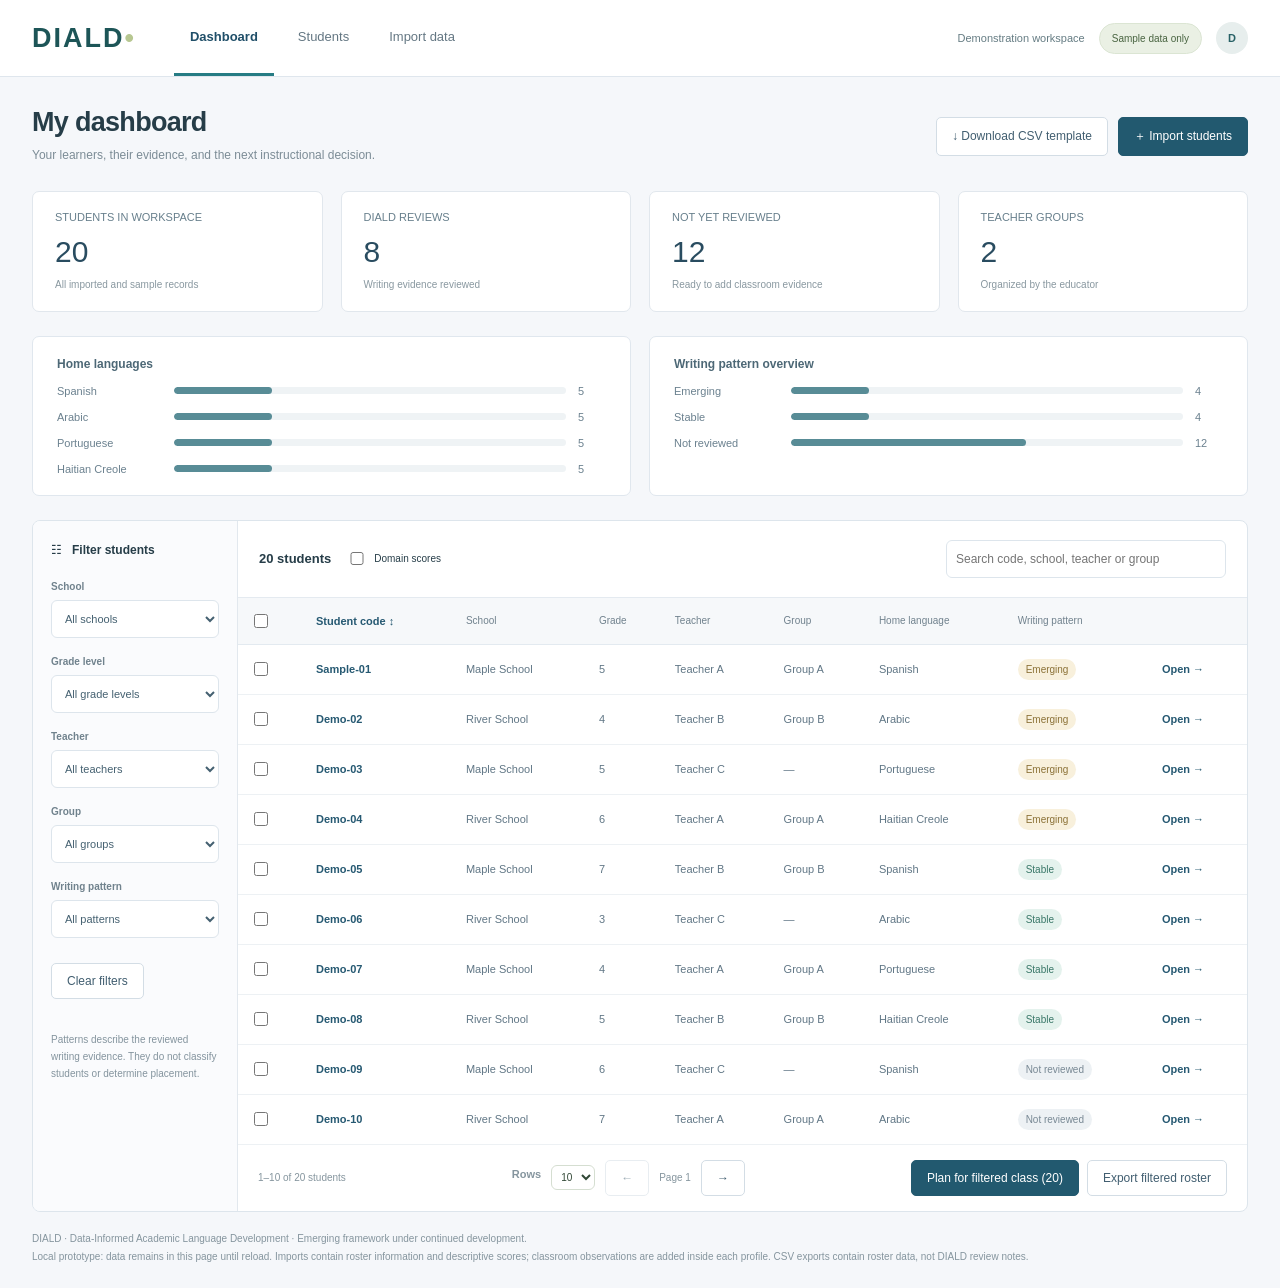
==== classroom.html @ e72fdb3c "Add files via upload" ====
<!doctype html>
<html lang="en"><head><meta charset="utf-8"><meta name="viewport" content="width=device-width, initial-scale=1"><title>DIALD · Student workspace</title><link rel="stylesheet" href="style.css"><link rel="stylesheet" href="roster.css"><link rel="stylesheet" href="workspace.css"></head>
<body><div id="roster-view" class="roster"></div><div id="learner-view" class="detail-shell" hidden><div class="r-header"><div class="r-brand">DIALD<span>•</span></div><div class="r-nav" aria-label="Student workspace navigation"><button id="detail-dashboard">Dashboard</button><button id="detail-students" class="selected">Students</button><button id="detail-import">Import data</button></div><div class="r-account"><span>Demonstration workspace</span><span class="pill">Sample data only</span><span class="avatar">D</span></div></div><div class="r-page"><div class="student-breadcrumb"><button id="reset" class="r-btn">← Back to students</button><div class="page-controls"><span id="student-position"></span><button id="previous-student" class="r-btn" aria-label="Previous student">↑</button><button id="next-student" class="r-btn" aria-label="Next student">↓</button></div></div><section class="student-hero" id="student-summary"></section><nav class="student-tabs" aria-label="DIALD stages"><button data-stage="0" class="active"><span>01</span> Profile</button><button data-stage="1"><span>02</span> Pattern Indicator</button><button data-stage="2"><span>03</span> Instructional Focus</button><button data-stage="3"><span>04</span> Response</button><button data-stage="4"><span>05</span> Adaptation</button></nav><div id="stage-content"></div><div class="detail-footer">The technology supports DIALD; the technology is not DIALD.<br>Emerging framework · Session-only demonstration data · Response and Adaptation are next development phases.</div></div><span id="student-label" hidden></span><span id="grade-label" hidden></span></div><div id="group-view" class="roster" hidden></div><dialog id="import-dialog" aria-label="Import students"></dialog><script src="engine.js"></script><script src="app.js"></script><script src="roster-data.js"></script><script src="roster.js"></script><script src="group-engine.js"></script><script src="workspace.js"></script></body></html>
---- style.css ----
:root{font-family:Arial,Helvetica,sans-serif;color:#203d3c;background:#f7f8f4;font-synthesis:none}*{box-sizing:border-box}body{margin:0}button,input,select{font:inherit}button{cursor:pointer}aside{position:fixed;inset:0 auto 0 0;width:246px;background:#123e3c;color:#dfece6;padding:40px 26px;display:flex;flex-direction:column}.brand{font-size:35px;letter-spacing:3px;font-weight:800;color:white;text-decoration:none}.brand-dot{color:#b9d5a3;font-size:15px;margin-left:5px}.brand-caption{font-size:11px;line-height:1.7;color:#aac6bf;margin-bottom:56px}.side-label{font-size:9px;letter-spacing:1.5px;color:#9bbbb3;margin-bottom:18px}nav button{border:0;background:transparent;color:#c3d6cf;width:100%;text-align:left;padding:16px 10px;border-radius:8px;margin:3px 0;font-size:13px}nav button span{margin-right:11px;color:#94b3a9;font-size:11px}nav button.active{background:#2a5550;color:white}nav small{display:block;margin:7px 0 0 27px;color:#a4bdb6;font-size:10px}.loop{font-size:11px;color:#b6cdb6;margin:25px 8px}.side-bottom{margin-top:auto;border-top:1px solid #40625b;padding-top:26px;line-height:1.5}.side-bottom b{font-size:17px;font-weight:400}.side-bottom p{font-size:10px;color:#a3c0b6;margin-top:20px}main{margin-left:246px}header{height:83px;border-bottom:1px solid #e1e6df;display:flex;align-items:center;justify-content:space-between;padding:0 48px;font-size:11px;color:#6d7b72}.slash{margin:0 12px;color:#b0b8b0}.pill{background:#eaf0e4;border:1px solid #dbe5d3;padding:9px 12px;border-radius:30px;color:#496441;font-size:10px}.content{max-width:1180px;padding:45px 48px 28px;margin:auto}.eyebrow{font-size:10px;letter-spacing:2px;color:#738566;font-weight:bold}h1{font-family:Georgia,serif;font-size:48px;letter-spacing:-1.7px;line-height:1.12;font-weight:400;margin:17px 0}.intro{color:#748176;font-size:14px;line-height:1.7}.workspace-bar{margin:30px 0 20px;padding:16px 0;border-top:1px solid #dce3d8;border-bottom:1px solid #dce3d8;display:flex;justify-content:space-between;align-items:center}.workspace-bar b{font-size:13px}.workspace-bar span{margin-left:15px;font-size:11px;color:#798174}.text-button{background:none;border:0;color:#46644e;font-size:12px}.grid{display:grid;grid-template-columns:minmax(0,1.55fr) minmax(240px,1fr);gap:20px}.card{background:#fff;border:1px solid #e0e5dc;border-radius:12px;padding:25px;margin-bottom:18px}.card.tinted{background:#eef2e7}.step{font-size:10px;letter-spacing:1.5px;color:#7c8b6d;margin-bottom:12px}h2{font-family:Georgia,serif;font-weight:400;font-size:25px;margin:0 0 12px}h3{font-size:14px;margin:0 0 10px}p,li{font-size:13px;line-height:1.7;color:#647365}label{display:block;font-size:11px;font-weight:600;margin-bottom:7px}input,select{width:100%;padding:11px 9px;border:1px solid #d5ded1;border-radius:6px;color:#314836;background:white;font-size:12px}input:focus,select:focus,button:focus-visible{outline:3px solid #acc78f;outline-offset:2px}.fields{display:grid;grid-template-columns:1fr 1fr;gap:14px;margin:20px 0}.observation{padding:16px 0;border-top:1px solid #e6eae2}.observation .fields{grid-template-columns:1fr 1.1fr 1fr;gap:8px;margin:10px 0}.observation b{font-size:11px}.helper{font-size:11px;color:#839078;line-height:1.6}.primary{background:#214e42;color:white;border:0;padding:13px 20px;border-radius:6px;font-size:12px}.actions{display:flex;gap:12px;align-items:center;margin-top:20px}.tag{display:inline-block;padding:8px 14px;border-radius:30px;background:#eee8d4;color:#746028;font-size:12px;margin-bottom:16px}.evidence{white-space:pre-line;font-size:13px;line-height:1.85;color:#536852}.practice{border-left:3px solid #c4d0ac;padding-left:17px;margin:24px 0}.check{display:flex;gap:10px;align-items:flex-start;font-weight:400;line-height:1.6;margin:18px 0}.check input{width:auto;margin-top:3px}.error{color:#a13927;font-size:12px}.next-phase{padding:40px;min-height:240px}details{margin-top:20px;border-top:1px solid #e0e7d8;padding-top:15px}summary{cursor:pointer;font-size:12px}footer{margin-top:25px;color:#5c715c;font-size:11px;line-height:1.9}footer span{color:#899283;font-size:10px}.empty{background:#f0f3e9;padding:20px;border-radius:8px}@media(max-width:1050px){aside{width:210px;padding:28px 18px}main{margin-left:210px}.content{padding:30px 25px}.grid{grid-template-columns:1fr}header{padding:0 25px}}@media(max-width:650px){aside{position:relative;width:auto;padding:20px}.brand-caption,.side-label,.side-bottom,.loop{display:none}nav{display:flex;overflow:auto;margin-top:15px}nav button{min-width:132px}nav small{display:none}main{margin:0}header{padding:0 20px;height:60px}header>span:first-child{display:none}.content{padding:25px 18px}h1{font-size:39px}.observation .fields{grid-template-columns:1fr}.workspace-bar span{display:block;margin:8px 0 0}.card{padding:20px}}@media print{aside,header,.actions,#reset{display:none}main{margin:0}.content{padding:0}.card{break-inside:avoid}}
---- roster.css ----
[hidden]{display:none!important}.roster{color:#263d48;background:#f5f7fa;min-height:100vh;font-family:Arial,Helvetica,sans-serif}.roster button,.roster input,.roster select,dialog button,dialog input,dialog select{font-family:inherit}.r-header{height:77px;display:flex;align-items:center;gap:38px;background:#fff;border-bottom:1px solid #dfe6ed;padding:0 32px;position:sticky;top:0;z-index:5}.r-brand{font-size:27px;font-weight:800;letter-spacing:2px;color:#1d5557}.r-brand span{color:#b7c791}.r-nav{display:flex;gap:8px;height:100%;align-items:center}.r-nav button{border:0;background:transparent;height:100%;padding:0 16px;color:#647783;font-size:13px;border-bottom:3px solid transparent}.r-nav button.selected{color:#204f69;border-bottom-color:#277c84;font-weight:bold}.r-account{margin-left:auto;display:flex;align-items:center;gap:14px;font-size:11px;color:#657c83}.avatar{display:inline-grid;place-items:center;border-radius:50%;width:32px;height:32px;background:#e7eeed;color:#286166;font-size:11px;font-weight:bold}.r-page{padding:30px 32px 22px;max-width:1650px;margin:auto}.r-title{display:flex;align-items:center;justify-content:space-between;gap:18px;margin-bottom:25px}.r-title h1{font-family:inherit;font-size:27px;font-weight:600;letter-spacing:-.7px;margin:0 0 8px}.r-title p{margin:0;font-size:12px;color:#7c8c96}.r-actions{display:flex;gap:10px;flex-wrap:wrap}.r-btn{background:#fff;border:1px solid #d3dde5;color:#415e70;padding:10px 15px;border-radius:5px;font-size:12px;cursor:pointer}.r-btn.strong{background:#22596f;border-color:#22596f;color:white}.r-btn:disabled{opacity:.5;cursor:not-allowed}.r-metrics{display:grid;grid-template-columns:repeat(4,1fr);gap:18px;margin-bottom:24px}.r-metric{background:#fff;border:1px solid #e1e7ed;border-radius:7px;padding:19px 22px}.r-metric .metric-label{font-size:11px;color:#677f8c}.r-metric strong{display:block;font-size:30px;font-weight:500;margin:12px 0 5px;color:#294c60}.r-metric small{font-size:10px;color:#8998a0}.r-panel{display:grid;grid-template-columns:205px minmax(0,1fr);background:white;border:1px solid #dde5ec;border-radius:8px;overflow:hidden}.r-filters{background:#fafbfd;border-right:1px solid #e2e8ee;padding:22px 18px}.r-filters h3{font-size:12px;margin-bottom:24px}.r-filters label{font-size:10px;color:#70828d;margin:18px 0 8px}.r-filters select{font-size:11px;border-color:#dde5ec;color:#456171}.r-filters button{margin-top:25px}.r-filters p{font-size:10px;line-height:1.7;margin-top:32px;color:#84949e}.r-table-top{padding:19px 21px;border-bottom:1px solid #e4eaf0;display:flex;align-items:center;gap:15px;flex-wrap:wrap}.r-table-top strong{font-size:13px;white-space:nowrap}.r-search{margin-left:auto;max-width:280px;min-width:180px;border-color:#dde5ec}.r-scroll{overflow:auto;min-height:380px}.r-table{border-collapse:collapse;width:100%;font-size:11px;white-space:nowrap}.r-table th{background:#f6f8fa;font-weight:500;color:#71828e;font-size:10px;text-align:left;padding:13px 12px;border-bottom:1px solid #e3eaf0}.r-table td{padding:14px 12px;border-bottom:1px solid #edf1f4;color:#617786}.r-table tr:hover td{background:#f7fbfb}.r-table input[type=checkbox]{width:14px;height:14px;accent-color:#287384}.student-link{border:0;background:none;font-weight:600;color:#265972;font-size:11px;padding:0}.r-status{display:inline-block;padding:5px 8px;border-radius:20px;font-size:10px;background:#edf1f4;color:#788894}.r-status.emerging{background:#f8f0dc;color:#8b7137}.r-status.stable{background:#e4f2ed;color:#397768}.r-status.mixed{background:#eaeaf8;color:#6b658d}.r-table-foot{padding:15px 20px;display:flex;align-items:center;justify-content:space-between;font-size:10px;color:#85959e;gap:15px}.r-note{font-size:10px;color:#85959e;margin-top:18px;line-height:1.8}.r-bulk{padding:12px 20px;background:#eaf3f5;display:flex;align-items:center;gap:12px;font-size:11px}.r-bulk input{width:180px;padding:8px}.r-insights{display:grid;grid-template-columns:1fr 1fr;gap:18px;margin-bottom:24px}.r-insight{background:white;border:1px solid #e0e7ee;border-radius:7px;padding:20px 24px}.r-insight h3{font-size:12px;color:#4d6876}.bar-row{display:grid;grid-template-columns:105px 1fr 28px;align-items:center;gap:12px;margin-top:14px;font-size:11px;color:#6b818f}.bar-track{height:7px;background:#eff3f5;border-radius:5px;overflow:hidden}.bar-fill{height:100%;background:#588c96;border-radius:5px}.r-toast{border:1px solid #b8d7cf;background:#edf7f3;padding:12px 18px;color:#356858;font-size:12px;margin-bottom:18px;border-radius:5px}.r-check-label{display:flex;align-items:center;gap:7px;margin:0;font-size:10px;font-weight:400;white-space:nowrap}.r-check-label input{width:14px}.r-footer-actions{display:flex;gap:8px}.r-pager{display:flex;align-items:center;gap:10px}.r-pager select{width:auto;padding:5px;font-size:10px}dialog{border:1px solid #dbe4e9;border-radius:10px;padding:0;width:min(920px,94vw);max-height:90vh;color:#304d5a;box-shadow:0 20px 90px #12334b33}dialog::backdrop{background:#122e4266}.d-head{display:flex;justify-content:space-between;align-items:flex-start;padding:24px 28px;border-bottom:1px solid #e2e9ed}.d-head h2{font-family:inherit;font-size:21px;font-weight:600;margin-bottom:7px}.d-head p{font-size:12px;margin:0}.d-body{padding:22px 28px}.d-body .r-note{margin-top:8px}.d-step{font-size:10px;letter-spacing:1.2px;color:#628090;margin-bottom:18px}.d-file{padding:22px;border:1px dashed #a9c1ce;border-radius:7px;background:#f6fafb;margin:18px 0}.d-file input{border:0;padding:10px 0;background:transparent}.d-footer{padding:18px 28px;border-top:1px solid #e1e8ed;display:flex;justify-content:flex-end;gap:10px}.mapping-grid{display:grid;grid-template-columns:repeat(3,1fr);gap:12px;margin:20px 0}.mapping-grid label{font-size:10px;color:#6e8592}.mapping-grid select{font-size:11px}.import-errors{max-height:160px;overflow:auto;background:#fff4ef;border:1px solid #f0d7c7;padding:12px;color:#8d543d;font-size:11px}.import-errors p{color:inherit;font-size:11px}.import-summary{padding:12px;background:#eef6f3;border-radius:5px;font-size:12px;color:#38705d}.r-empty{padding:65px 20px;text-align:center;color:#758995}.r-empty p{font-size:12px}.r-detail-scores{display:grid;grid-template-columns:repeat(4,1fr);gap:8px;margin:15px 0}.r-detail-scores div{background:#f3f6f1;border-radius:6px;padding:12px 5px;text-align:center}.r-detail-scores b{display:block;font-size:20px}.r-detail-scores small{font-size:9px;color:#7b8c74}#learner-view .content>h1{font-size:33px}#learner-view .content>.intro{display:none}@media(max-width:1000px){.r-header{gap:15px;padding:0 18px}.r-page{padding:22px 18px}.r-account>span:first-child{display:none}.r-panel{grid-template-columns:170px minmax(0,1fr)}.r-metrics{gap:10px}.r-metric{padding:15px}}@media(max-width:700px){.r-header{height:auto;min-height:68px;flex-wrap:wrap;gap:10px}.r-nav button{padding:20px 10px}.r-account{display:none}.r-title{align-items:flex-start;flex-direction:column}.r-metrics{grid-template-columns:1fr 1fr}.r-insights{grid-template-columns:1fr}.r-panel{display:block}.r-filters{display:grid;grid-template-columns:1fr 1fr;gap:10px;border-right:0;border-bottom:1px solid #e1e8ed}.r-filters h3,.r-filters p{display:none}.r-filters label{margin:0 0 5px}.r-filters button{margin:0}.r-table-top{padding:15px}.r-search{max-width:none;width:100%;margin:0}.mapping-grid{grid-template-columns:1fr 1fr}.r-bulk{flex-wrap:wrap}.r-table-foot{flex-wrap:wrap}.r-page{padding:20px 12px}}
---- workspace.css ----
.detail-shell{min-height:100vh;background:#f5f7fa;color:#304e60}.detail-shell .r-header{position:sticky}.detail-shell .r-page{max-width:1650px}.student-breadcrumb{display:flex;align-items:center;justify-content:space-between;margin-bottom:22px}.student-breadcrumb .r-btn{font-size:11px}.student-hero{background:#fff;border:1px solid #dfe6ed;border-radius:8px 8px 0 0;padding:26px 28px 24px}.student-name-row{display:flex;align-items:center;gap:15px;margin-bottom:23px}.student-name-row .avatar{width:49px;height:49px;font-size:17px}.student-name-row h1{font-family:inherit;font-size:26px;letter-spacing:-.5px;font-weight:600;margin:0 0 6px}.student-name-row p{margin:0;font-size:12px;color:#7e909a}.student-name-row .r-status{margin-left:auto}.student-summary-grid{display:grid;grid-template-columns:1fr 1fr;gap:32px;border-top:1px solid #edf1f4;padding-top:22px}.student-facts{display:grid;grid-template-columns:1fr 1fr;gap:18px}.student-facts span{display:block;font-size:10px;color:#83939d;margin-bottom:6px}.student-facts b{font-size:12px;font-weight:500;color:#496679}.assessment-caption{font-size:11px;color:#6b8593}.student-score-strip{display:flex;gap:12px;margin-top:12px}.student-score-strip>div{flex:1;background:#f4f7fa;padding:12px;text-align:center;border-radius:5px}.student-score-strip strong{display:block;font-size:22px;font-weight:500}.student-score-strip small{font-size:10px;color:#768e9b}.student-tabs{display:flex;overflow-x:auto;background:#fff;border:1px solid #dfe6ed;border-top:0;border-radius:0 0 6px 6px;margin-bottom:23px;padding:0 20px}.student-tabs button{min-width:130px;width:auto;margin:0;border-radius:0;border:0;border-bottom:3px solid transparent;background:none;color:#728795;padding:17px 15px;font-size:12px}.student-tabs button.active{color:#245b72;border-bottom-color:#357e88;background:#f4f8fa}.student-tabs button span{font-size:10px;margin-right:7px;color:#8b9aa3}.student-tabs small{display:none}.detail-shell .card{border-radius:7px;border-color:#dfe6ed}.detail-shell h2{font-family:inherit;font-size:20px;font-weight:500;color:#36576a}.detail-shell h3{color:#486a7a}.detail-shell p{color:#758995;font-size:12px}.detail-shell .step{color:#77929f}.detail-shell .primary{background:#22596f}.detail-shell .card.tinted{background:#eef5f6}.detail-shell .grid{grid-template-columns:minmax(0,1.45fr) minmax(270px,1fr)}.detail-shell .helper{font-size:11px}.overview-grid{display:grid;grid-template-columns:1fr 1fr;gap:20px}.overview-line{display:flex;justify-content:space-between;gap:20px;padding:14px 0;border-bottom:1px solid #edf1f4;font-size:12px;color:#718896}.overview-line b{font-weight:500;color:#36576a}.profile-action{display:flex;align-items:center;gap:14px;margin-top:20px}.lesson-title{font-family:inherit;font-size:26px;font-weight:600;color:#304f61;letter-spacing:-.5px}.group-summary{background:#fff;border:1px solid #dfe6ed;border-radius:7px;padding:23px;margin-bottom:20px}.group-summary h2{font-family:inherit;font-size:23px;margin:12px 0;color:#335468}.coverage{display:flex;gap:20px;margin-top:18px;font-size:11px;color:#65808e}.coverage strong{color:#315c70;font-size:17px;margin-right:5px}.lesson-grid{display:grid;grid-template-columns:minmax(0,1.2fr) minmax(300px,1fr);gap:20px}.lesson-card{padding:23px;border:1px solid #dfe6ed;background:white;border-radius:7px;margin-bottom:18px}.lesson-card h2{font-family:inherit;font-size:18px;font-weight:600;color:#395d70}.lesson-card h3{font-size:12px}.lesson-step{display:flex;gap:14px;margin-top:23px}.lesson-step .step-number{flex:0 0 26px;height:26px;display:grid;place-items:center;border-radius:50%;background:#eaf2f4;color:#477d8d;font-size:11px}.lesson-step p{font-size:12px;margin:6px 0}.member-chips{display:flex;flex-wrap:wrap;gap:6px;margin:12px 0}.member-chips span{background:#eef3f6;color:#627f8d;padding:5px 8px;font-size:10px;border-radius:4px}.adjustment{margin-top:20px;padding-top:20px;border-top:1px solid #e4ebef}.adjustment p{font-size:12px}.group-form{display:grid;grid-template-columns:1fr 1fr;gap:16px;margin:18px 0}.group-form .full{grid-column:1/-1}.group-form label{font-size:11px;color:#6c8592}.group-form input,.group-form textarea{font:inherit;font-size:12px;color:#466b7c;border:1px solid #d9e3e9;border-radius:5px;padding:10px;width:100%;background:white}.group-form textarea{resize:vertical;min-height:66px}.group-table table{white-space:normal}.group-table td{font-size:11px;vertical-align:top}.group-table th:first-child{min-width:110px}.group-scope-note{font-size:11px!important;color:#75909e!important}.detail-footer{font-size:10px;color:#899aa4;line-height:1.8;margin:22px 0}.page-controls{display:flex;align-items:center;gap:8px;font-size:11px;color:#79909d}@media(max-width:900px){.detail-shell .grid,.overview-grid,.lesson-grid{grid-template-columns:1fr}.student-summary-grid{gap:18px}.student-score-strip{gap:5px}.student-score-strip>div{padding:10px 5px}}@media(max-width:600px){.student-summary-grid{grid-template-columns:1fr}.student-hero{padding:20px}.student-tabs{padding:0}.student-tabs button{min-width:118px;font-size:11px}.student-name-row .r-status{display:none}.student-facts{gap:15px}.coverage{flex-wrap:wrap}.group-form{grid-template-columns:1fr}.student-breadcrumb{gap:10px}.student-breadcrumb .r-btn{padding:8px}.page-controls{font-size:10px}}
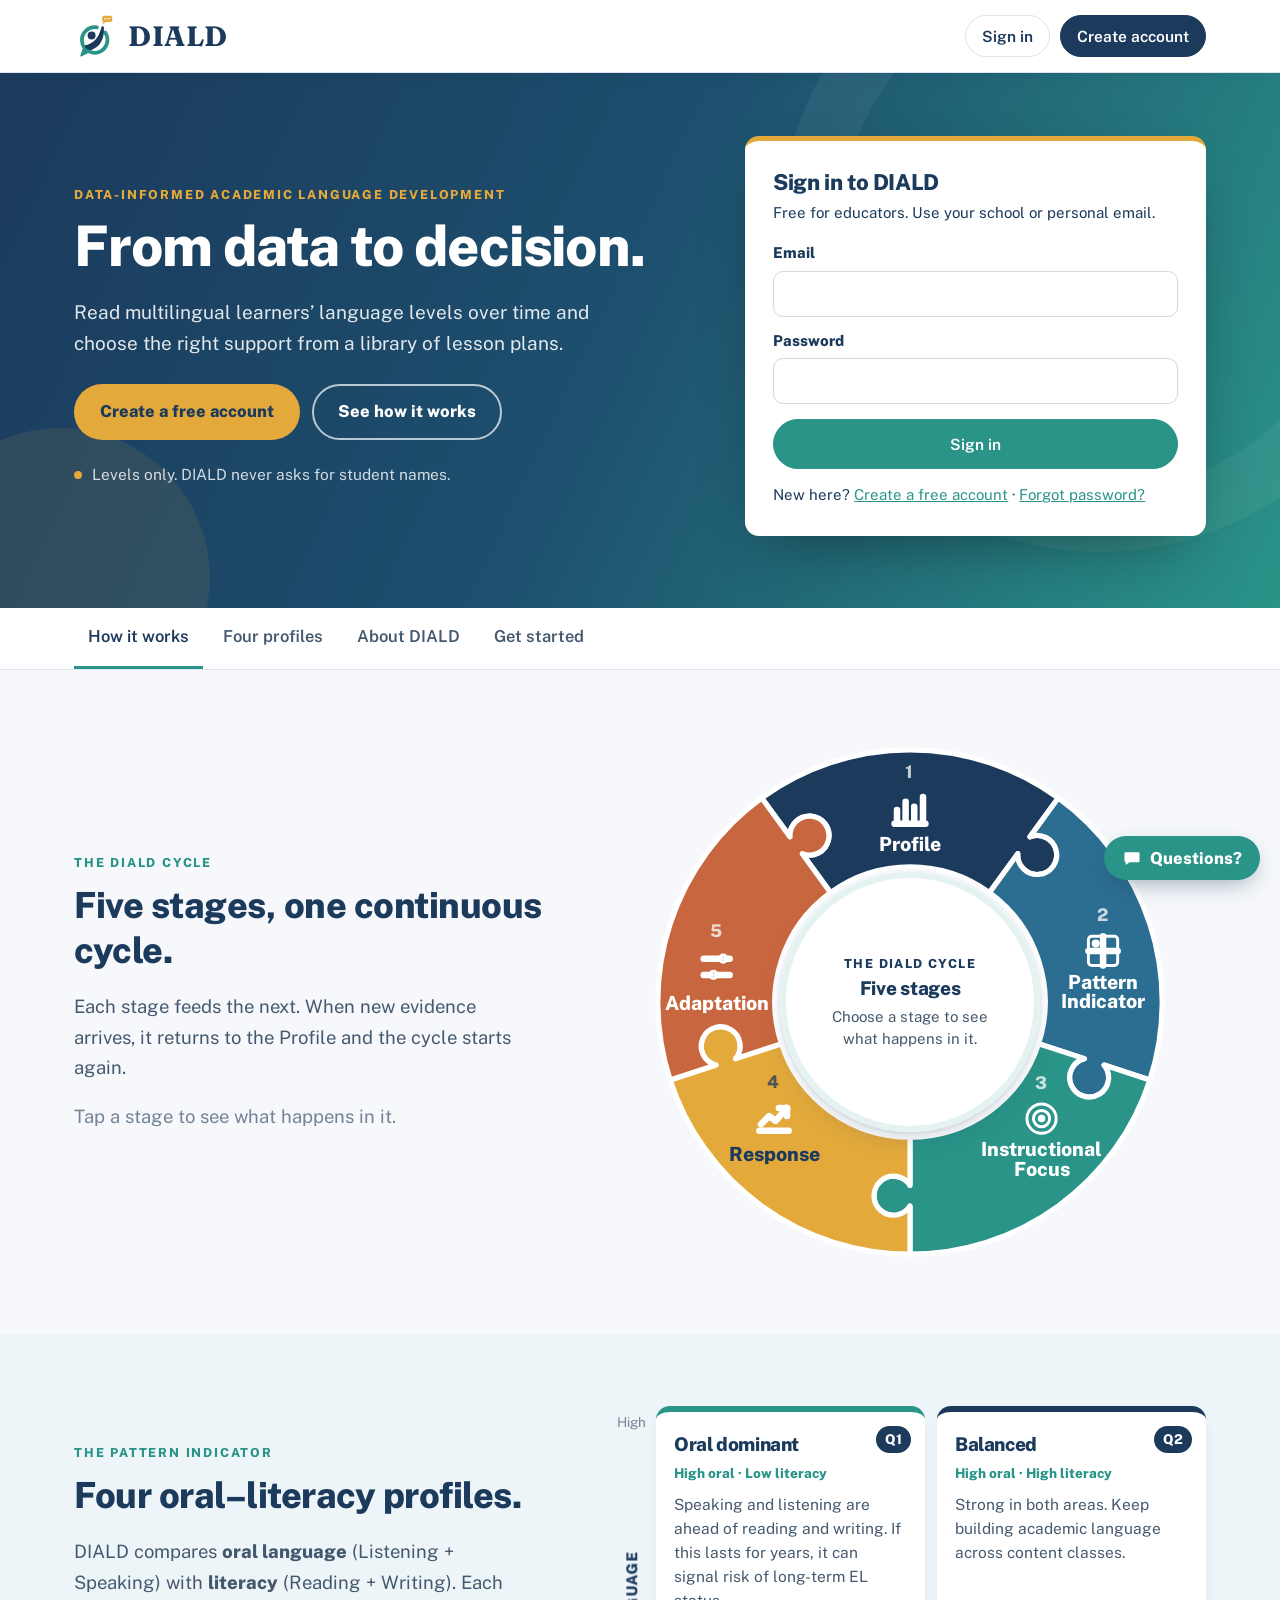
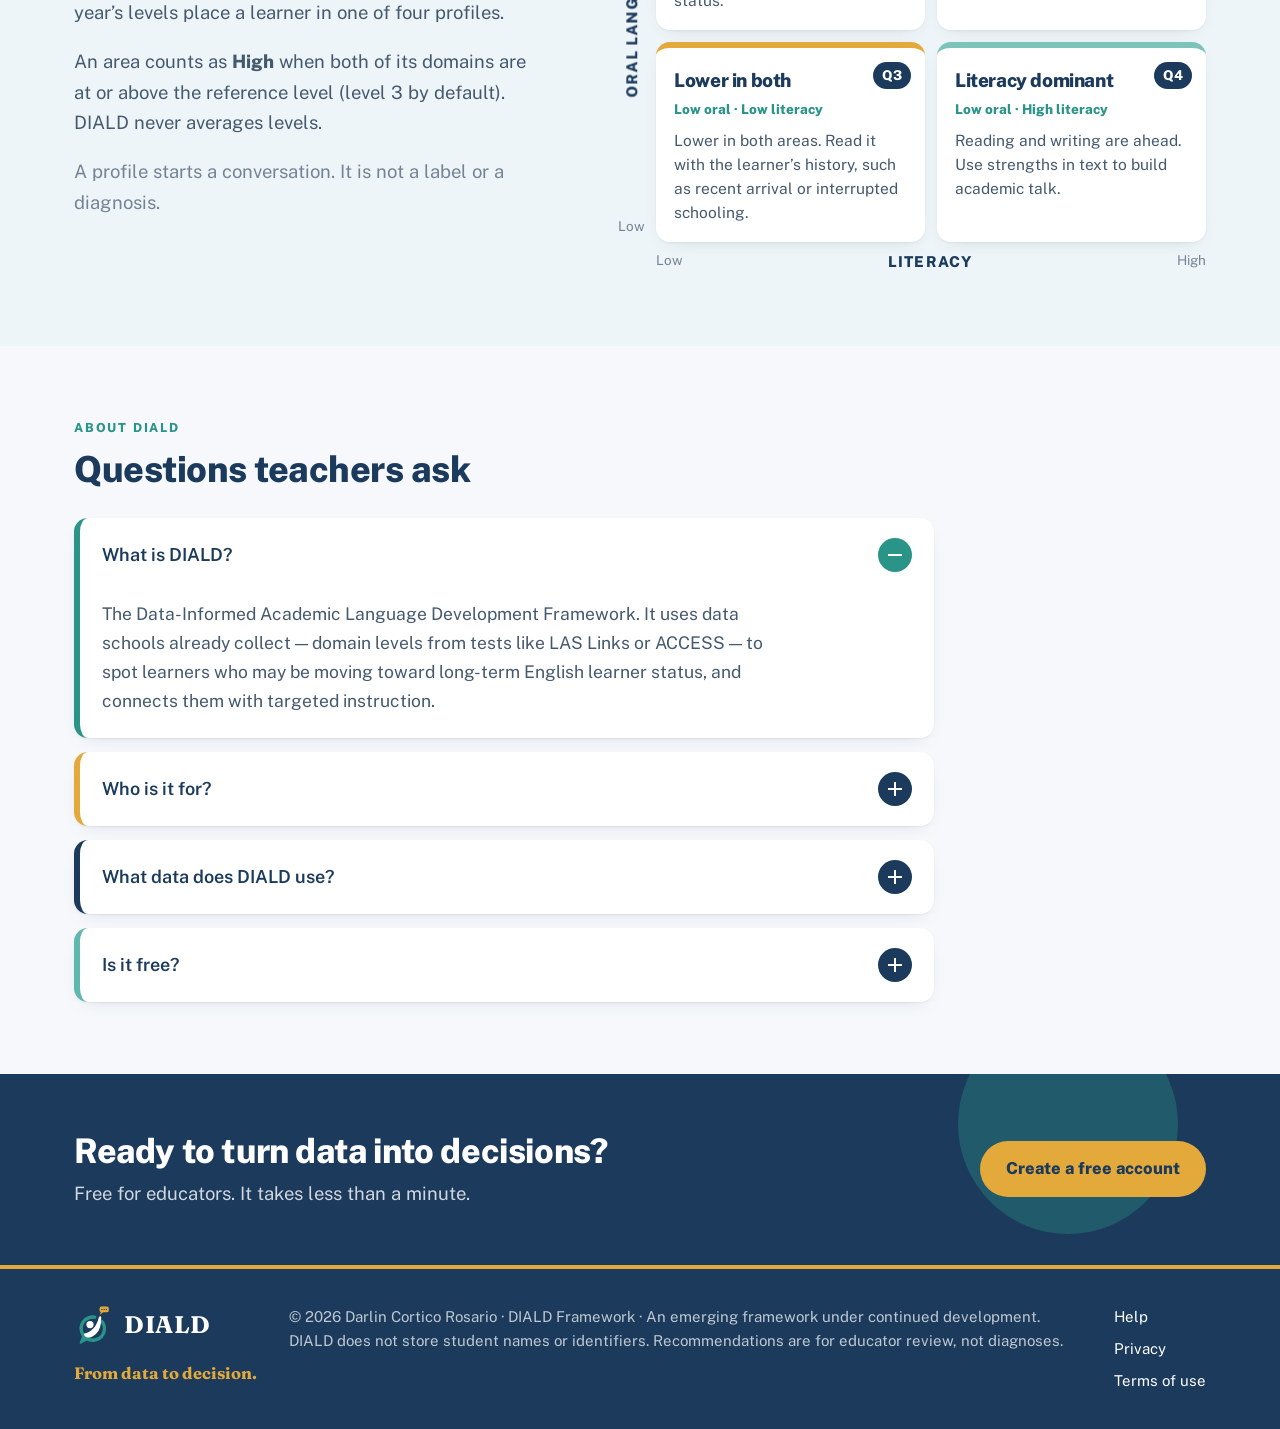
==== commit 4af6f9d1: "Add files via upload" ====
--- a/classroom.html
+++ b/classroom.html
@@ -1,3 +1,15 @@
 <!doctype html>
-<html lang="en"><head><meta charset="utf-8"><meta name="viewport" content="width=device-width, initial-scale=1"><title>DIALD · Student workspace</title><link rel="stylesheet" href="style.css"><link rel="stylesheet" href="roster.css"><link rel="stylesheet" href="workspace.css"></head>
-<body><div id="roster-view" class="roster"></div><div id="learner-view" class="detail-shell" hidden><div class="r-header"><div class="r-brand">DIALD<span>•</span></div><div class="r-nav" aria-label="Student workspace navigation"><button id="detail-dashboard">Dashboard</button><button id="detail-students" class="selected">Students</button><button id="detail-import">Import data</button></div><div class="r-account"><span>Demonstration workspace</span><span class="pill">Sample data only</span><span class="avatar">D</span></div></div><div class="r-page"><div class="student-breadcrumb"><button id="reset" class="r-btn">← Back to students</button><div class="page-controls"><span id="student-position"></span><button id="previous-student" class="r-btn" aria-label="Previous student">↑</button><button id="next-student" class="r-btn" aria-label="Next student">↓</button></div></div><section class="student-hero" id="student-summary"></section><nav class="student-tabs" aria-label="DIALD stages"><button data-stage="0" class="active"><span>01</span> Profile</button><button data-stage="1"><span>02</span> Pattern Indicator</button><button data-stage="2"><span>03</span> Instructional Focus</button><button data-stage="3"><span>04</span> Response</button><button data-stage="4"><span>05</span> Adaptation</button></nav><div id="stage-content"></div><div class="detail-footer">The technology supports DIALD; the technology is not DIALD.<br>Emerging framework · Session-only demonstration data · Response and Adaptation are next development phases.</div></div><span id="student-label" hidden></span><span id="grade-label" hidden></span></div><div id="group-view" class="roster" hidden></div><dialog id="import-dialog" aria-label="Import students"></dialog><script src="engine.js"></script><script src="app.js"></script><script src="roster-data.js"></script><script src="roster.js"></script><script src="group-engine.js"></script><script src="workspace.js"></script></body></html>
+<html lang="en">
+<head>
+<meta charset="utf-8">
+<meta name="viewport" content="width=device-width, initial-scale=1">
+<meta name="robots" content="noindex, nofollow">
+<title>DIALD Framework</title>
+<link rel="canonical" href="https://dialdframework.org/">
+<meta http-equiv="refresh" content="0; url=/">
+<script>location.replace('/');</script>
+</head>
+<body style="font-family:Arial,sans-serif;background:#fff;color:#1B3A5C;padding:24px">
+<p>This page has moved. <a href="/">Go to the DIALD Framework</a>.</p>
+</body>
+</html>
